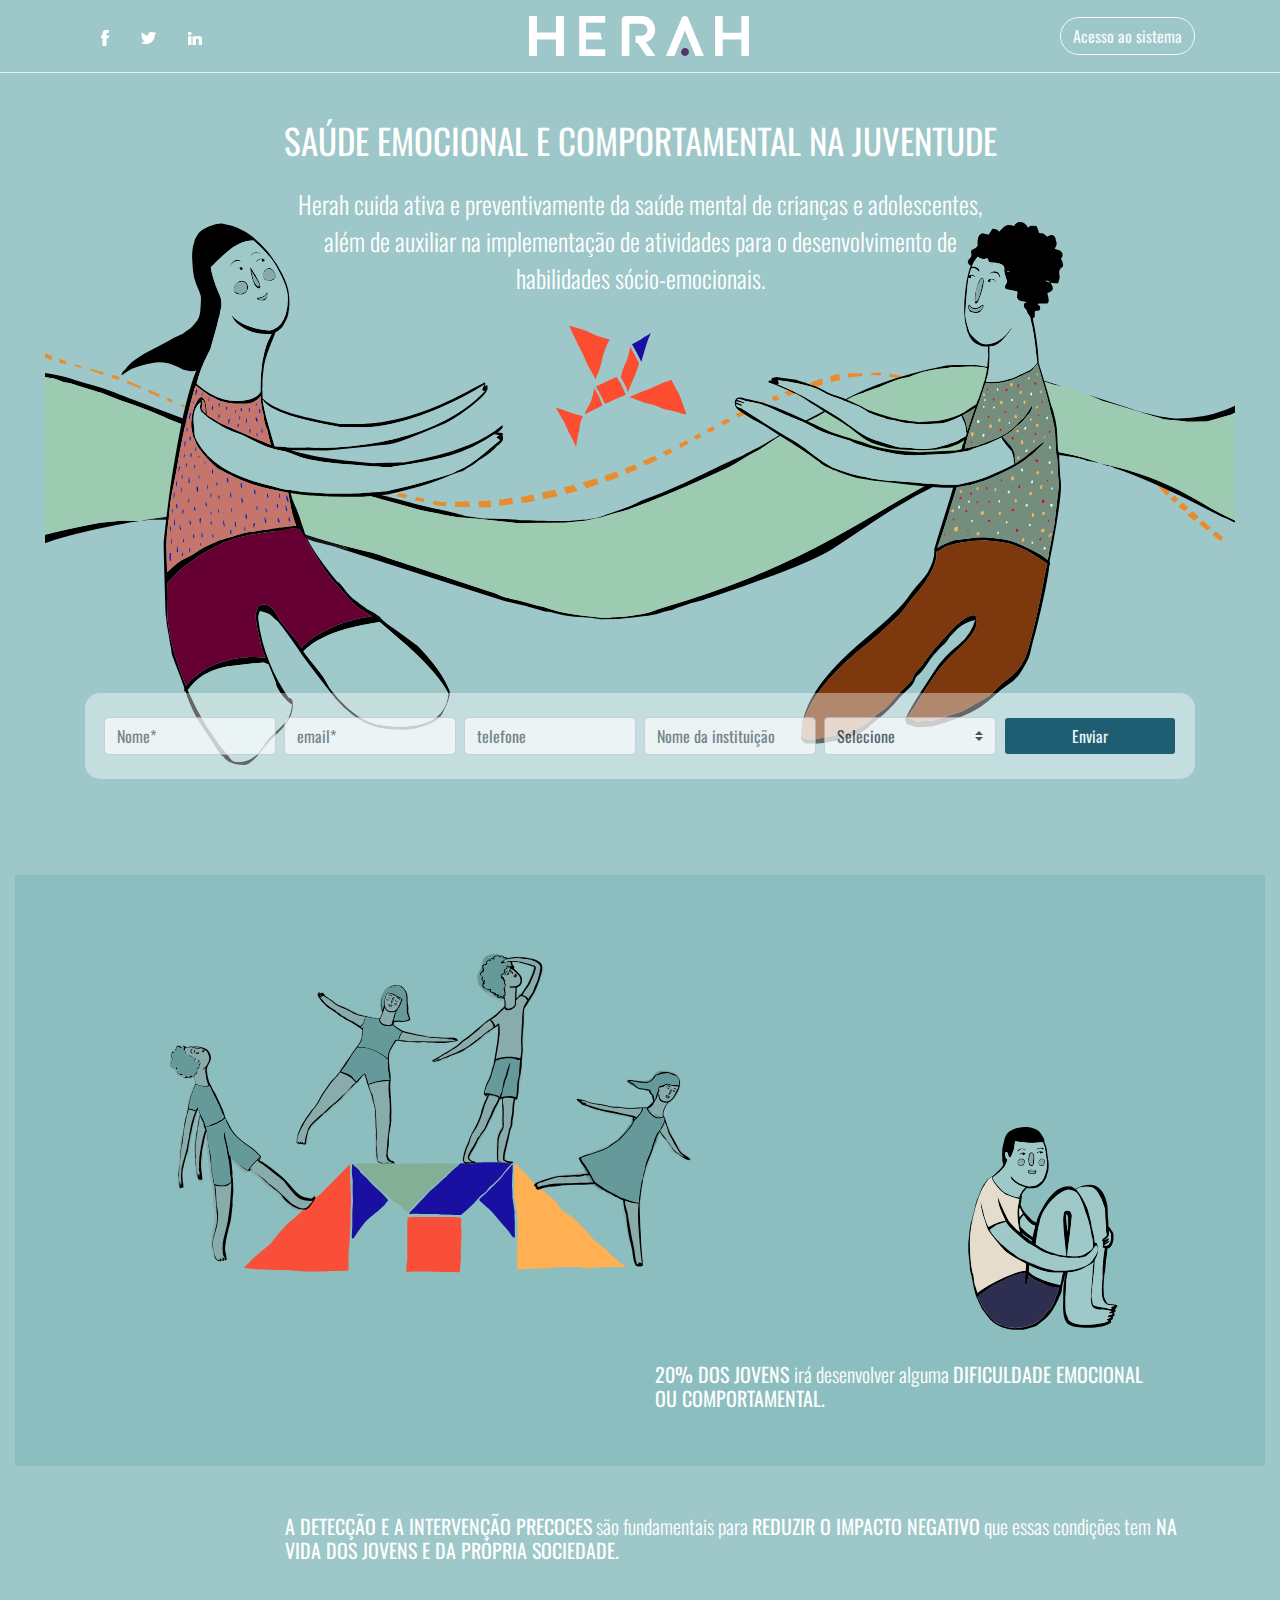
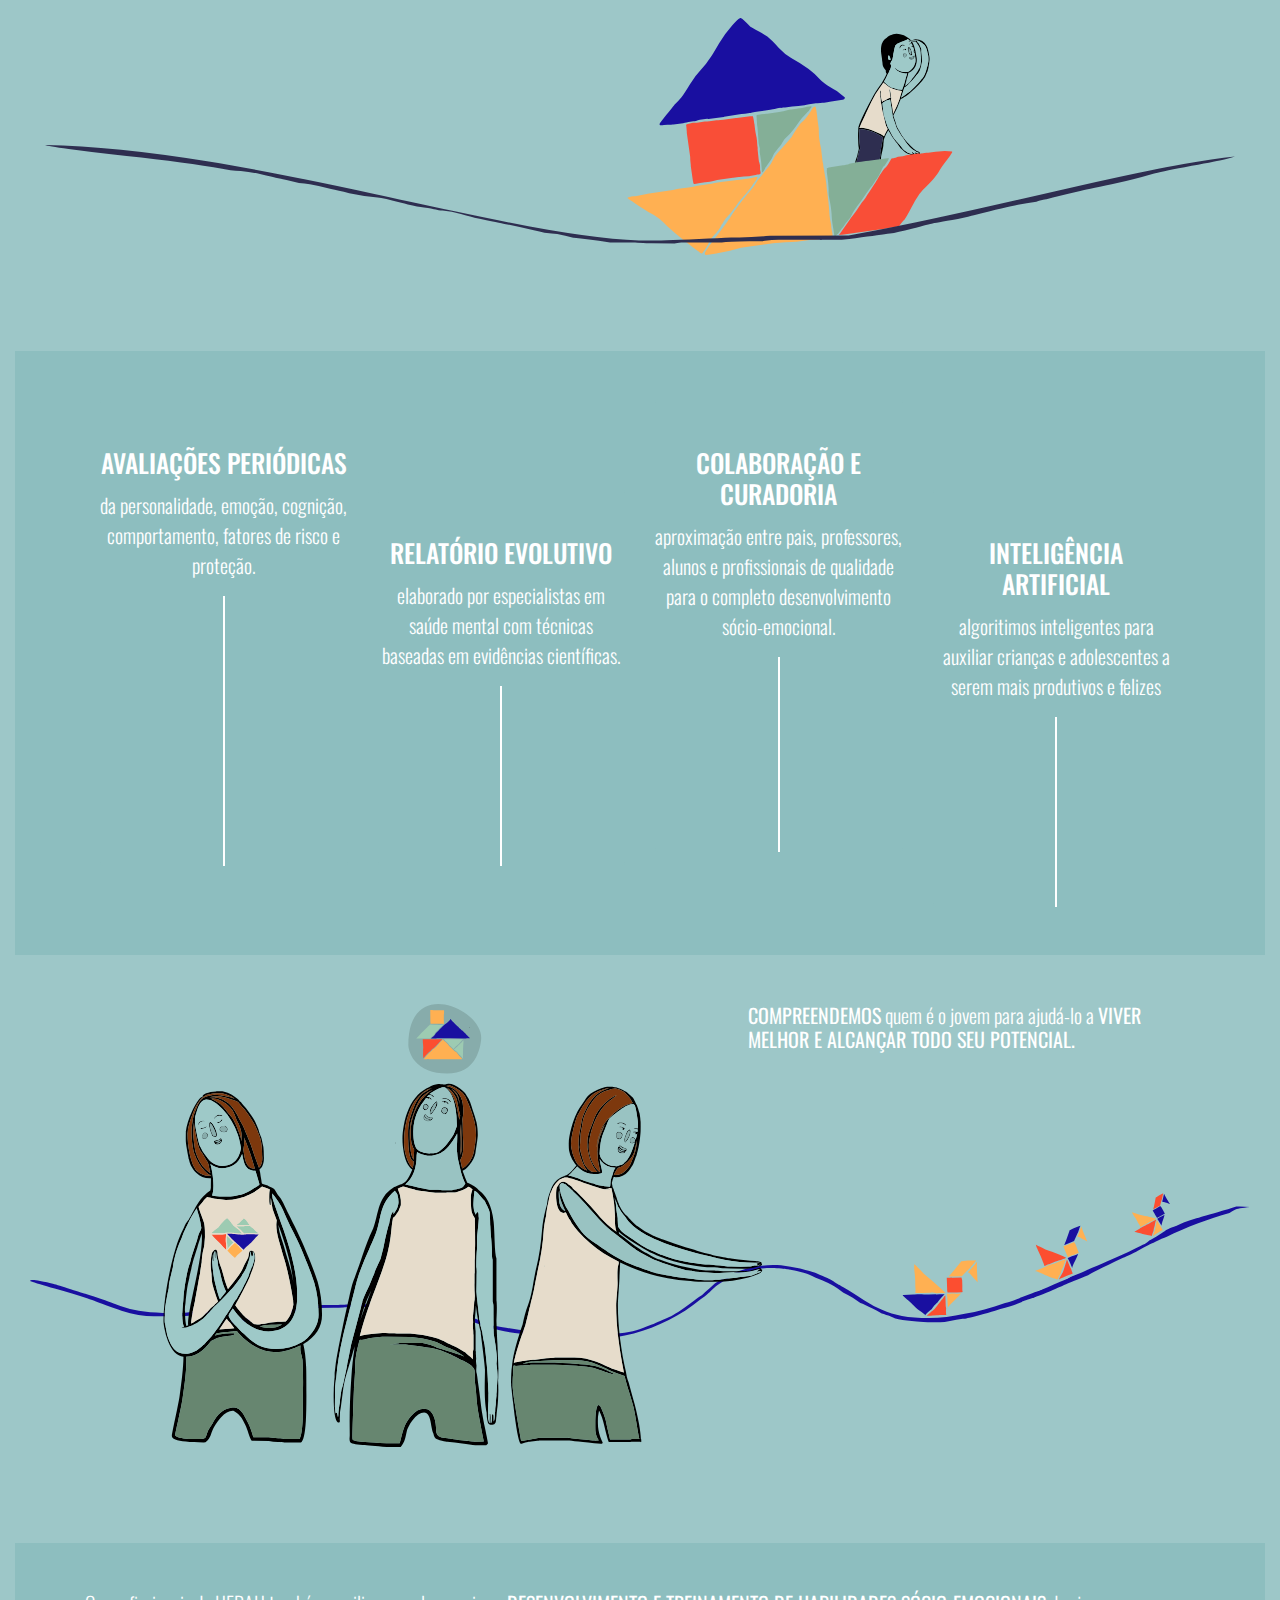
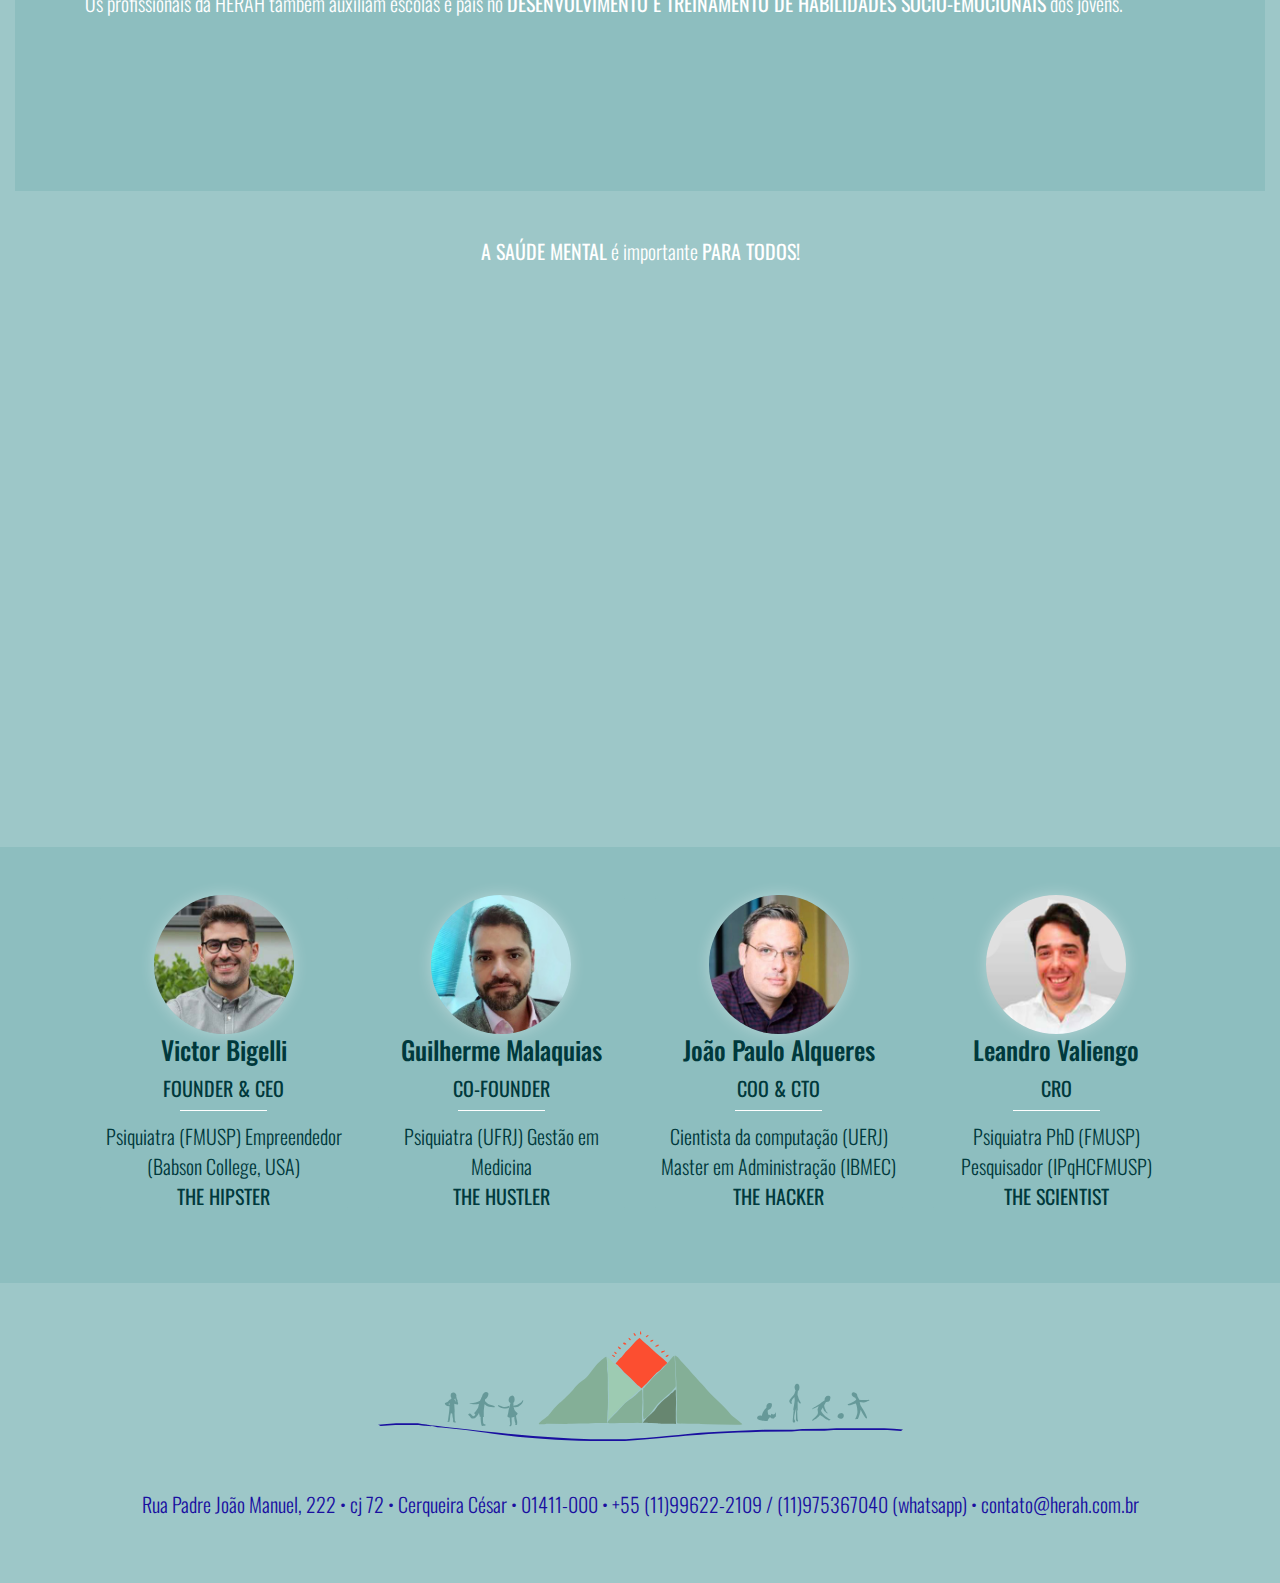
==== index.html @ 535b92a2 "adicionandoContainer" ====
<!DOCTYPE html>
<html>

<head>
    <title> Herah</title>
    <meta charset="utf-8">
    <meta name="viewport" content="width=device-width, initial-scale=1, shrink-to-fit=no">
    <link rel="stylesheet" href="css/bootstrap.css">
    <link rel="stylesheet" href="css/style.css">
    <link href="https://fonts.googleapis.com/css2?family=Oswald:wght@200;300;400;500&display=swap" rel="stylesheet">
</head>

<body class="text-white bg-1">
    <div class="container-fluid">
    <header id="nav-header ">
        <nav class="navbar bg-1 navbar-expand-sm fixed-top py-2 justify-content-between row   ">
          <div class=" container"> 
		   <div class=" d-flex -socials ">
                <div class="p-3"><img src="image\facebook.png" alt="facebook"></div>
                <div class="p-3"><img src="image\twitter.png" alt="twitter"></div>
                <div class="p-3"><img src="image\linkedin.png" alt="linkedin"></div>
            </div>            
                <div class="   m-auto ">
                    <img class="logo " src="image/herav2.svg" alt="">
                </div>     
                <div class="btn btn-md btn-outline-light btn-sistema ">
                    Acesso ao sistema
                </div>   
			</div>	
        </nav>
    </header>

    <div class="nav-mobile bg-1 container-fluid justify-content-between align-items-center ">
        <div class=" d-flex  col-md-2 col-xs-6 ">
            <div class=" d-flex socials-mobile">
                <div class="py-2"><img src="image\facebook.png" alt="facebook"></div>
                <div class="p-2"><img src="image\twitter.png" alt="twitter"></div>
                <div class="py-2"><img src="image\linkedin.png" alt="linkedin"></div>
            </div>
        </div>
        <div class="btn-sistema-mobile  d-block   ">
            <div class="btn  btn-outline-light btn-sistema  ">
                Acesso ao sistema
            </div>
        </div>
    </div>

    <section id="" class=" bg-1 container-fluid py-5 ">
        <div class="container ">
            <div id="section-main" class=" text-center  mb-5 m-auto">
                <h1 class=" pb-3 pt-3"> SAÚDE EMOCIONAL E COMPORTAMENTAL NA JUVENTUDE</h1>
                <p class=" lead m-auto"> Herah cuida ativa e preventivamente da saúde mental de crianças e
                    adolescentes,
                    além de auxiliar na implementação de atividades para o desenvolvimento de habilidades
                    sócio-emocionais.</p>
            </div>
		</div>
		
		<div id="img-1" class=" container-fluid">
			<img src="image/1.svg" class="image-fluid">
		</div>

		<div  id="form-area" class=" container ">	
            <div id="formulario" class=" py-5  ">
                <form class=" bg-form m-auto  ">
                    <div class="form-row  ">
                        <div class="col-md-4 col-sm-12 col-lg-2 p-1  ">
                            <input type="text" class="form-control" required="required" placeholder="Nome*">
                        </div>
                        <div class="col-md-4 col-sm-12 col-lg-2 p-1">
                            <input type="text" class="form-control" required="required" placeholder="email*">
                        </div>
                        <div class="col-md-4 col-sm-12 col-lg-2 p-1">
                            <input type="text" class="form-control" placeholder="telefone">
                        </div>
                        <div class="col-md-4 col-sm-12 col-lg-2 p-1">
                            <input type="text" class="form-control" placeholder="Nome da instituição">
                        </div>
                        <div class="col-md-4 col-sm-12 col-lg-2 p-1">
                             <select class="custom-select " id="inlineFormCustomSelectPref">
								<option selected>Selecione</option>
								<option value="1">Pais</option>
								<option value="2">Escola</option>
								<option value="3">Clinicas</option>
							 </select>
                        </div>
                        <div class="col-md-4 col-sm-12 col-lg-2 p-1">
                            <button type="button" class="btn btn-send  form-control text-white ">Enviar</button>
                        </div>
                    </div>
                </form>
            </div>
        </div>
    </section>

    <section class="bg-2 py-5 " id="conteudo-2">
        <div class="container">
            <div class="row">
                <div class="col-12">
                    <img class="img-fluid" src="image/T2.svg" alt="imagem dificuldade emocional ou comportamental">
                </div>
                <div class="col-12">
                    <div class=" col col-md-6 ml-auto ">
                        <h2 class="titulo-banners lead"><span>20% DOS JOVENS </span>irá desenvolver alguma
                            <span>DIFICULDADE
                                EMOCIONAL OU COMPORTAMENTAL.</span></h2>
                    </div>
                </div>
            </div>
        </div>
    </section>

    <section class="conteudo-3 py-5 bg-1">
        <div class="container pb-0">
            <div class="row">
                <div class="col-md-10 ml-auto lead">
                    <h2 class="titulo-banners lead"><span>A DETECÇÃO E A INTERVENÇÃO PRECOCES</span> são fundamentais
                        para <span>REDUZIR O IMPACTO NEGATIVO</span>

                        que essas condições tem<span> NA VIDA DOS JOVENS E DA PRÓPRIA SOCIEDADE.</span></h2>
                </div>
            </div>
        </div>
        <div class="container-fluid">
            <div class="col py-5">
                <img src="image/2c.svg" alt="" class="img-fluid">
            </div>
        </div>
    </section>

    <!--- section services-->
    <section id="services" class="bg-2 py-5 ">
        <div class="container">
            <div class="row">
                <div class="col-xl-3 col-sm-12 " id="services-1">
                    <div class="card bg-2 border-0">
                        <div class="m-auto pb-4">
                            <img src="image/t4a.svg" alt="" class="card-img-top ">
                        </div>
                        <div class="card-body text-center p-0 mb-3">
                            <h5 class="card-title ">AVALIAÇÕES PERIÓDICAS</h5>
                            <p class="card-text lead">da personalidade, emoção, cognição, comportamento, fatores de
                                risco e
                                proteção.</p>
                        </div>
                        <div class="service-bar">
                            <div></div>
                        </div>
                    </div>
                </div>
                <div class="col-xl-3 col-sm-12" id="services-2">
                    <div class="card bg-2 border-0">
                        <div class="m-auto pb-4">
                            <img src="image/t4b.svg" alt="" class="card-img-top m-auto">
                        </div>
                        <div class="card-body text-center p-0 mb-3">
                            <h5 class="card-title">RELATÓRIO EVOLUTIVO</h5>
                            <p class="card-text lead">elaborado por especialistas em saúde mental com técnicas baseadas
                                em evidências científicas.</p>
                        </div>
                        <div class="service-bar">
                            <div></div>
                        </div>
                    </div>
                </div>
                <div class="col-xl-3 col-sm-12" id="services-3">
                    <div class="card bg-2 border-0">
                        <div class="m-auto pb-4">
                            <img src="image/t4c.svg" alt="" class="card-img-top m-auto">
                        </div>
                        <div class="card-body text-center p-0 mb-3">
                            <h5 class="card-title">COLABORAÇÃO E CURADORIA</h5>
                            <p class="card-text lead">aproximação entre pais, professores, alunos e profissionais de
                                qualidade para o completo desenvolvimento sócio-emocional.</p>
                        </div>
                        <div class="service-bar">
                            <div></div>
                        </div>
                    </div>
                </div>
                <div class="col-xl-3 col-sm-12 " id="services-4">
                    <div class="card bg-2 border-0">
                        <div class="m-auto pb-4">
                            <img src="image/t4d.svg" alt="" class="card-img-top m-auto">
                        </div>
                        <div class="card-body text-center p-0 mb-3">
                            <h5 class="card-title">INTELIGÊNCIA ARTIFICIAL</h5>
                            <p class="card-text lead">algoritimos inteligentes para auxiliar crianças e adolescentes a
                                serem
                                mais produtivos e felizes</p>
                        </div>
                        <div class="service-bar">
                            <div></div>
                        </div>
                    </div>
                </div>
            </div>
        </div>
    </section>

    <section class="bg-1 py-5" id="conteudo-5">
        <div class="container pb-0">
            <div class="row">
                <div class="col-md-5 ml-auto ">
                    <h2 class="titulo-banners lead"><span>COMPREENDEMOS</span> quem é o jovem para ajudá-lo a
                        <span>VIVER MELHOR E ALCANÇAR TODO SEU POTENCIAL.</span></h2>
                </div>
            </div>
        </div>
        <div class="container-fluid pb-5">
            <img src="image/4_nova.svg" alt="">
        </div>
    </section>

    <section class=" bg-2 py-5" id="conteudo-6">
        <div class="container">
            <div class="row">
                <h2 class="titulo-banners text-left lead">Os profissionais da HERAH também auxiliam escolas e pais no
                    <span>DESENVOLVIMENTO E TREINAMENTO DE HABILIDADES SÓCIO-EMOCIONAIS</span> dos jovens.</h2>
            </div>
            <div class="col py-5">
                <img src="image/t6.svg" alt="" class="img-fluid">
            </div>
        </div>
        </div>
    </section>

    <!-- seçao do video-->

    <section id="section-video" class=" bg-1 py-5">
        <div class="container">               
                    <h2 class="titulo-banners text-center lead pb-5"><span>A SAÚDE MENTAL</span> é importante <span>PARA
                            TODOS!</span></h2>

                <div class=" m-auto video">
                    <iframe width="100%" height="100%" src="https://www.youtube.com/embed/FfGCbAf9K6c" frameborder="0"
                        allow="accelerometer; autoplay; encrypted-media; gyroscope; picture-in-picture"
                        allowfullscreen></iframe>
                </div>            
        </div>
    </section>

    <!--seção do time-->

    <section id="section-team" class="bg-2 py-5">
        <div class="container">
            <div class="row row-cols-1 row-cols-md-3 ">
                <div class="col-sm-12 col-md-6 col-lg-3 mb-4 team-mobile">
                    <div class="card bg-2 text-center border-0">
                        <img src="image/Victor_bigelli.jpg" class="card-img-top m-auto img-team" alt="...">
                        <div class="card-body p-0">
                            <h5 class="card-title ">Victor Bigelli </h5>
                            <h4 class="lead">FOUNDER & CEO </h4>
                            <div class="barra"></div>
                            <p class="card-text lead">Psiquiatra (FMUSP)
                                Empreendedor (Babson College, USA)<br>
                                <span> THE HIPSTER </span></p>
                        </div>
                    </div>
                </div>
                <div class="col-sm-12 col-md-6 col-lg-3 mb-4 team-mobile">
                    <div class="card bg-2 text-center border-0">
                        <img src="image/Guilherme_malaquias.jpg" class="card-img-top m-auto img-team" alt="...">
                        <div class="card-body p-0">
                            <h5 class="card-title ">Guilherme Malaquias </h5>
                            <h4 class="lead">CO-FOUNDER </h4>
                            <div class="barra"></div>
                            <p class="card-text lead">Psiquiatra (UFRJ)

                                Gestão em Medicina<br>
                                <span>THE HUSTLER</span></p>
                        </div>
                    </div>
                </div>
                <div class="col-sm-12 col-md-6 col-lg-3 mb-4 team-mobile">
                    <div class="card bg-2 text-center border-0">
                        <img src="image/Joao_paulo.jpg" class="card-img-top m-auto img-team" alt="...">
                        <div class="card-body p-0">
                            <h5 class="card-title">João Paulo Alqueres </h5>
                            <h4 class="lead">COO & CTO </h4>
                            <div class="barra"></div>
                            <p class="card-text lead">Cientista da computação (UERJ)

                                Master em Administração (IBMEC)<br>
                                <span>THE HACKER</span>
                        </div>
                    </div>
                </div>
                <div class="col-sm-12 col-md-6 col-lg-3 mb-4 team-mobile">
                    <div class="card bg-2 text-center border-0">
                        <img src="image/leandro_valiengo.jpg" class="card-img-top m-auto img-team" alt="...">
                        <div class="card-body p-0">
                            <h5 class="card-title ">Leandro Valiengo </h5>
                            <h4 class="lead">CRO </h4>
                            <div class="barra"></div>
                            <p class="card-text lead">Psiquiatra PhD (FMUSP)
                                Pesquisador (IPqHCFMUSP)<br>
                                <span>THE SCIENTIST</span></p>
                        </div>
                    </div>
                </div>
            </div>
        </div>
    </section>

    <!-- rodapé-->

    <footer id="area-rodape " class="bg-1 py-5">
        <div class="container ">
            <div class="row">
                <img src="image/6.svg" class="m-auto col-md-6 " alt="">
            </div>
            <p class="pt-5 lead text-center">Rua Padre João Manuel, 222 • cj 72 • Cerqueira César • 01411-000 • +55
                (11)99622-2109 /
                (11)975367040 (whatsapp) • contato@herah.com.br</p>
        </div>
    </footer>










    <script type="text/javascript" src="js/jquery-3.2.1.slim.min.js"></script>
    <script type="text/javascript" src="js/popper.min.js"></script>
    <script type="text/javascript" src="js/bootstrap.js"></script>
    <script type="text/javascript" src="js/app.js"></script>
</div>
</body>

</html>
---- css/style.css ----
body {
    font-family: 'oswald', sans-serif;
    margin-top: ;
}

.row {
    margin:0;
}




/*cor de fundo inicial*/
.bg-1 {
    background-color: #9dc7c8;
}

/* cor de fundo secundaria*/
.bg-2 {
    background-color: #8DBEBF;
}

/*configuraçoes header*/
nav {
    border-bottom: 1px solid rgb(224, 240, 241);
}

.logo {
	width:220px;
	}

.btn-sistema {
	border-radius: 1.25rem;
}

/*background principal*/

#bk1 {
    background-image: url(../image/1.svg);
    background-size: auto;
    background-repeat: no-repeat;
    background-position: center;
	margin-top:70px;
}

/* configuraçoes formulario e titulo  */

#img-1{
	margin-top:-75px;
}

#form-area{
	margin-top:-300px;
}
#formulario {
    margin-top: 180px;
}

#section-main p {
    
    max-width: 700px;
	font-size:1.55em;
}

#section-main h1 {
	margin-top: 55px;
    font-size: 35px;
    font-weight: normal;
}

.btn-send {
    background-color: #00435d;
}

.btn-select {
    background-color: #6b8c8c;
}

.bg-form {
    opacity:.8;
    background-color: rgba(255, 255, 255, .5);
    border-radius: 15px;
    padding: 10px 0 5px;
    color: black;
    margin-bottom: 30px;
    padding:20px;
}
}

/*  confg. banners*/

.titulo-banners {
    font-size: 1.8rem;
    text-align: right;
}

.titulo-banners span {
    font-weight: 400;
}

/*confg. area services */
#services-1 .service-bar div {
    padding-top: 270px;
}

#services-2 .service-bar div {
    padding-top: 180px;
}

#services-2,
#services-4 {
    padding-top: 90px;
}

#services-3 .service-bar div {
    padding-top: 195px;
}

#services-4 .service-bar div {
    padding-top: 190px;
}

.card img {
    max-width: 140px;
}

/* barra vertical da area services */
.service-bar {
    margin: auto;
}

.service-bar div {

    border-right: 2px solid #fff;
}


/* conteudo -5*/

#conteudo-5 h2 {
    margin-bottom: -115px;
}

/* area do time*/

#section-team p,
#section-team h5,
#section-team h4 {
    color: #00393c;
}

.card-title {
    font-size: 1.6rem;
}

.img-team {
    border-radius: 100%;
    box-shadow: 0 0 15px rgba(255, 255, 255, 0.35);
}

.barra {
    width: 35%;
    border-bottom: 1px solid #fff;
    margin: auto;
    margin-top: 10px;
    margin-bottom: 10px;
}

#section-team h4 {
    font-weight: 400;
}

#section-team p {
    font-weight: 300;
}

#section-team span {
    font-weight: 400;
}

/*rodapé */

footer p {
    color: #190FA0;
}

.video {
    width: 680px;
    height: 480px;
}

.nav-mobile{
    height: 69px;
    display:none;
}




/* configuações tablet*/
@media (max-width: 769px) {
	
	
	
	#bk1{
		padding-top:0px;
		margin-top:0px;
	}
	#bk1 .container{
		margin-top:0px;
	}
	.-socials{
	    display: none !important;
	}
    
    .btn-md{
    	display:none;
    				}
    				
    .nav-mobile{
        height: 69px;
        display:flex;
		margin-top:78px;
    }

    #section-main h1 {
        font-size: 1.7rem;
    }

    #section-main p {
        font-size: 1.5rem;
    }

    .titulo-banners {
        margin-bottom: -38px;
    }

    .titulo-banners {
        font-size: 1.5rem;
        text-align: right;
    }
	
	#conteudo-5 h2 {
    margin-bottom: 0px;
	}

    .team-mobile {
        margin-bottom: 30px;
    }

    .video {
        width: 422px;
        height: auto;
    }

    #services img {
        max-width: 42px;
    }

    .service-bar {
        display: none;
    }

    #services-2, #services-4 {
        padding-top: 20px;
    }
    .card-title {
        margin-bottom: 0.75rem;
    }
}

@media (max-width: 468px) {
    body{
        margin-top:62px;
    }

    body h1,
    h2,
    h3,
    h4,
    h5,
    p {
        line-height: 1.4em;
    }

    .socials .p-2 {
        padding: 0px;
    }

    .logo {
        margin: 0px;
        max-width:120px;       
    }

    .btn {
        padding: 4px;
    }


    .titulo-banners {
        font-size: 1.4rem;
    }

    #conteudo-5 h2 {
        margin-bottom: -12px;
    }


    .titulo-banners {
        font-size: 1.2rem;
    }

    .video {
        width: 290px;
		height: auto;
    }

    .nav-bar-mobile {
        flex-wrap: nowrap;
    }
}
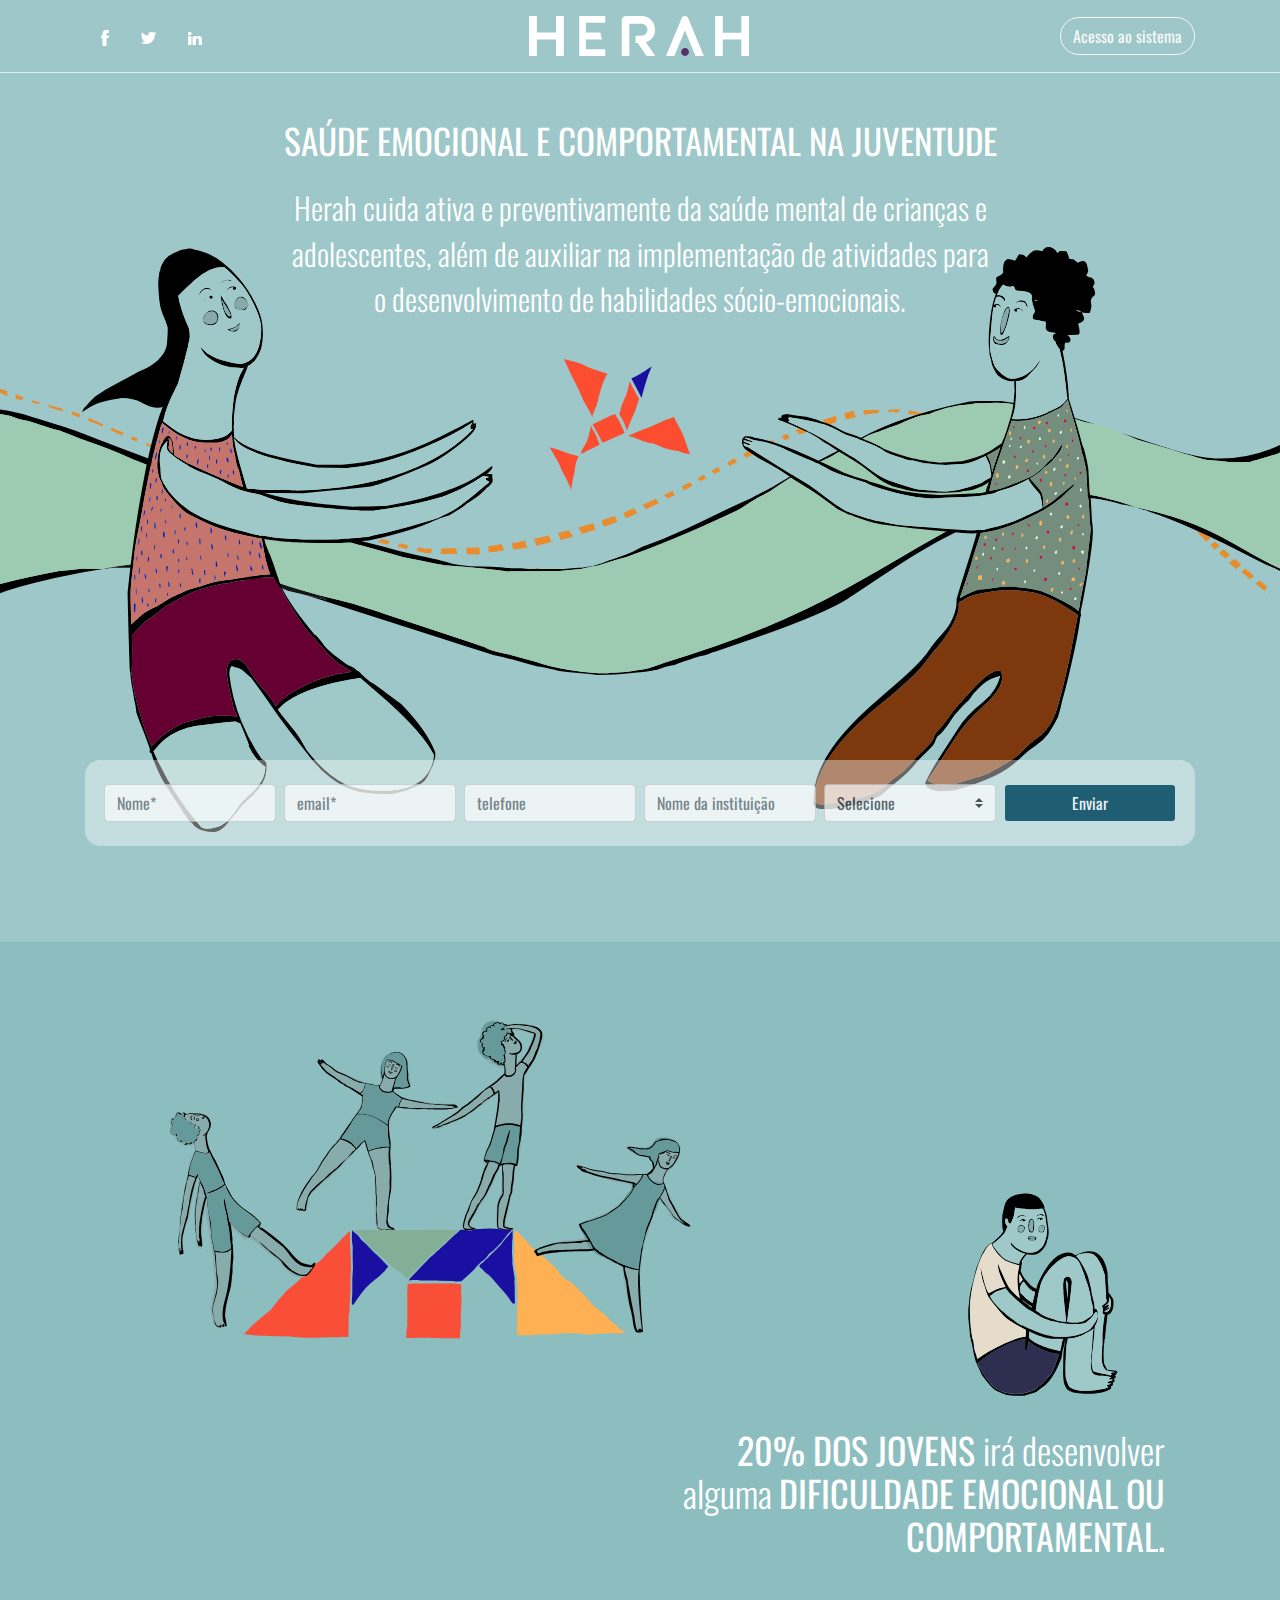
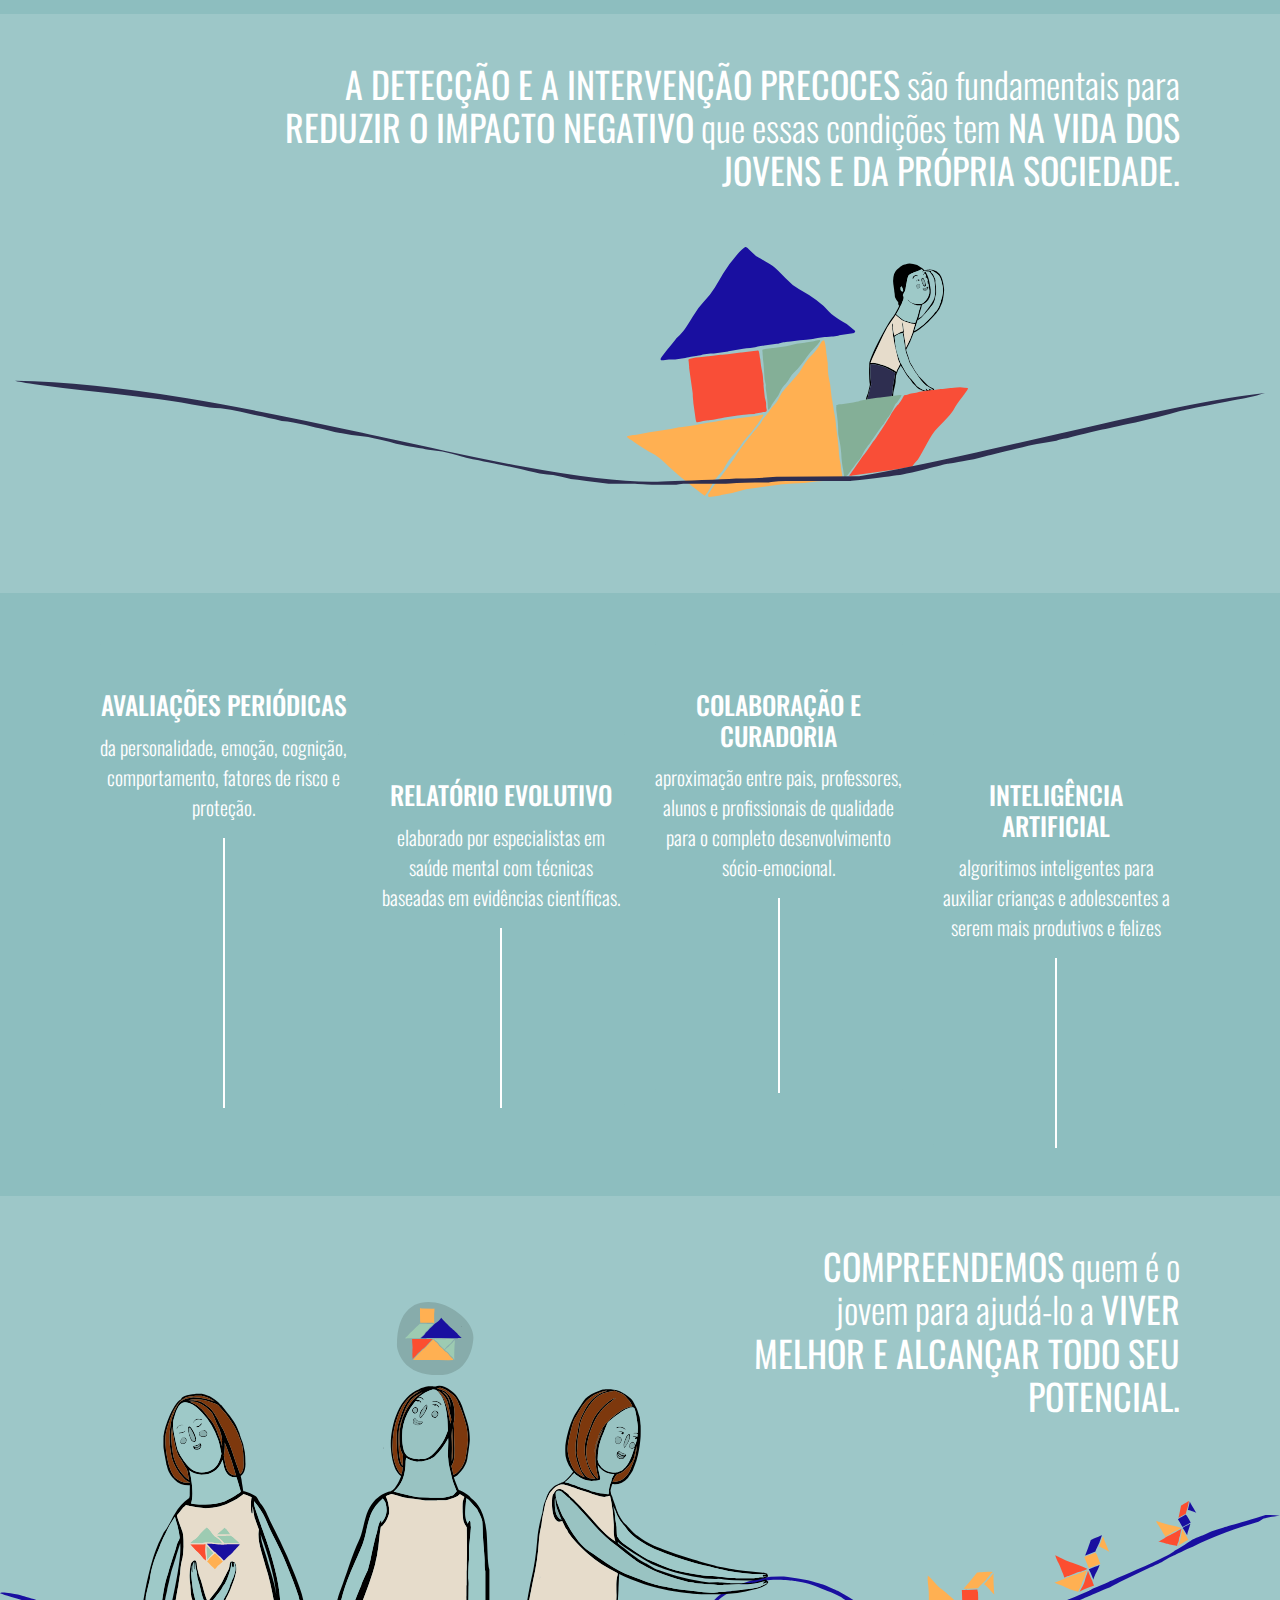
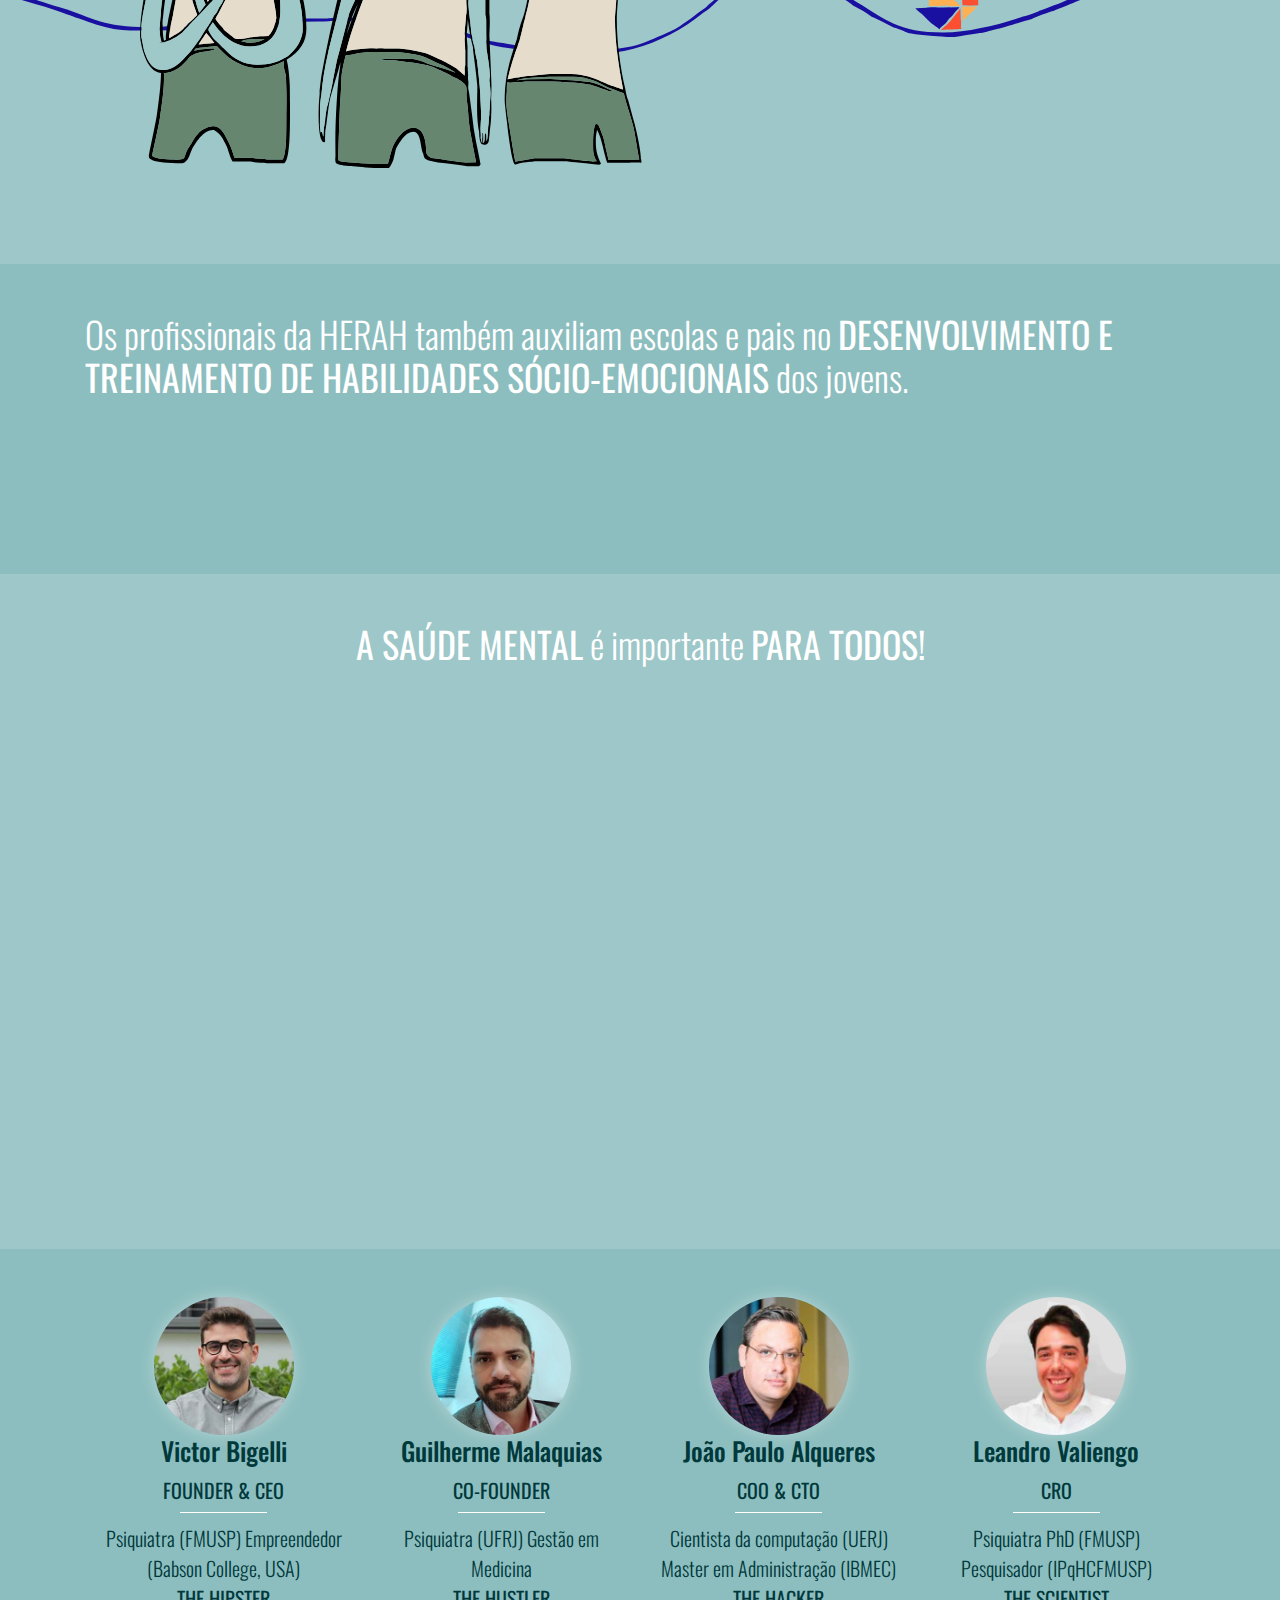
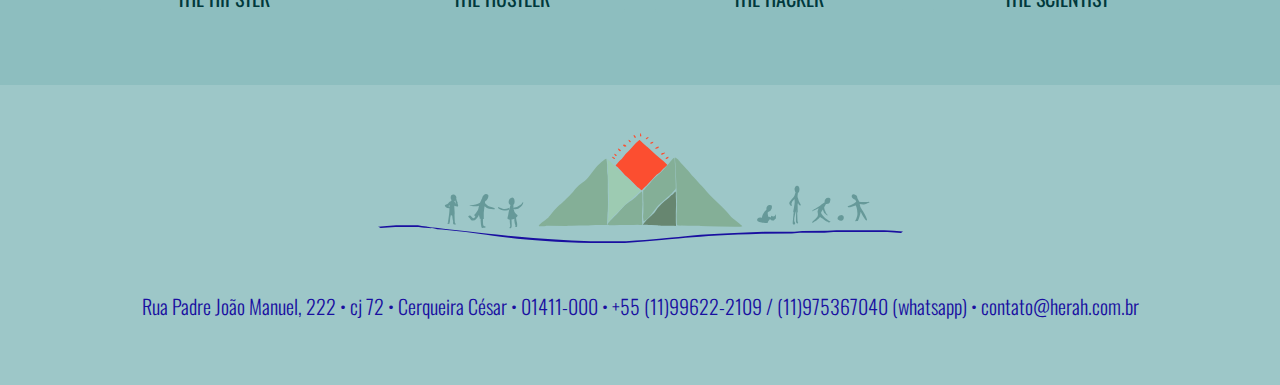
==== commit 014477a7: "ajustes de margens" ====
--- a/index.html
+++ b/index.html
@@ -11,7 +11,7 @@
 </head>
 
 <body class="text-white bg-1">
-    <div class="container-fluid">
+    <div class="container-fluid ">
     <header id="nav-header ">
         <nav class="navbar bg-1 navbar-expand-sm fixed-top py-2 justify-content-between row   ">
           <div class=" container"> 
@@ -45,7 +45,7 @@
         </div>
     </div>
 
-    <section id="" class=" bg-1 container-fluid py-5 ">
+    <section  class=" bg-1 container-fluid py-5 ">
         <div class="container ">
             <div id="section-main" class=" text-center  mb-5 m-auto">
                 <h1 class=" pb-3 pt-3"> SAÚDE EMOCIONAL E COMPORTAMENTAL NA JUVENTUDE</h1>
--- a/css/style.css
+++ b/css/style.css
@@ -1,12 +1,13 @@
 body {
     font-family: 'oswald', sans-serif;
-    margin-top: ;
 }
 
 .row {
     margin:0;
 }
-
+.container-fluid {
+    padding: 0;
+}
 
 
 
@@ -59,7 +60,7 @@
 #section-main p {
     
     max-width: 700px;
-	font-size:1.55em;
+	font-size:1.9em;
 }
 
 #section-main h1 {
@@ -85,12 +86,12 @@
     margin-bottom: 30px;
     padding:20px;
 }
-}
+
 
 /*  confg. banners*/
 
 .titulo-banners {
-    font-size: 1.8rem;
+    font-size: 2.25rem;
     text-align: right;
 }
 
@@ -200,7 +201,9 @@
 /* configuações tablet*/
 @media (max-width: 769px) {
 	
-	
+	#img-1 {
+        margin-top: -23px;
+    }
 	
 	#bk1{
 		padding-top:0px;
@@ -225,7 +228,10 @@
 
     #section-main h1 {
         font-size: 1.7rem;
-    }
+        margin-top: -7px;
+    }
+
+    
 
     #section-main p {
         font-size: 1.5rem;
@@ -283,19 +289,33 @@
         line-height: 1.4em;
     }
 
+    #img-1 {
+        margin-top: 25px;
+    }
     .socials .p-2 {
         padding: 0px;
     }
 
     .logo {
         margin: 0px;
-        max-width:120px;       
+              
     }
 
     .btn {
         padding: 4px;
     }
 
+    #form-area {
+        padding: 0;
+    }
+
+    .video {
+        width: 288px;
+    }
+
+    #formulario {
+        margin-top: 255px;
+    }
 
     .titulo-banners {
         font-size: 1.4rem;
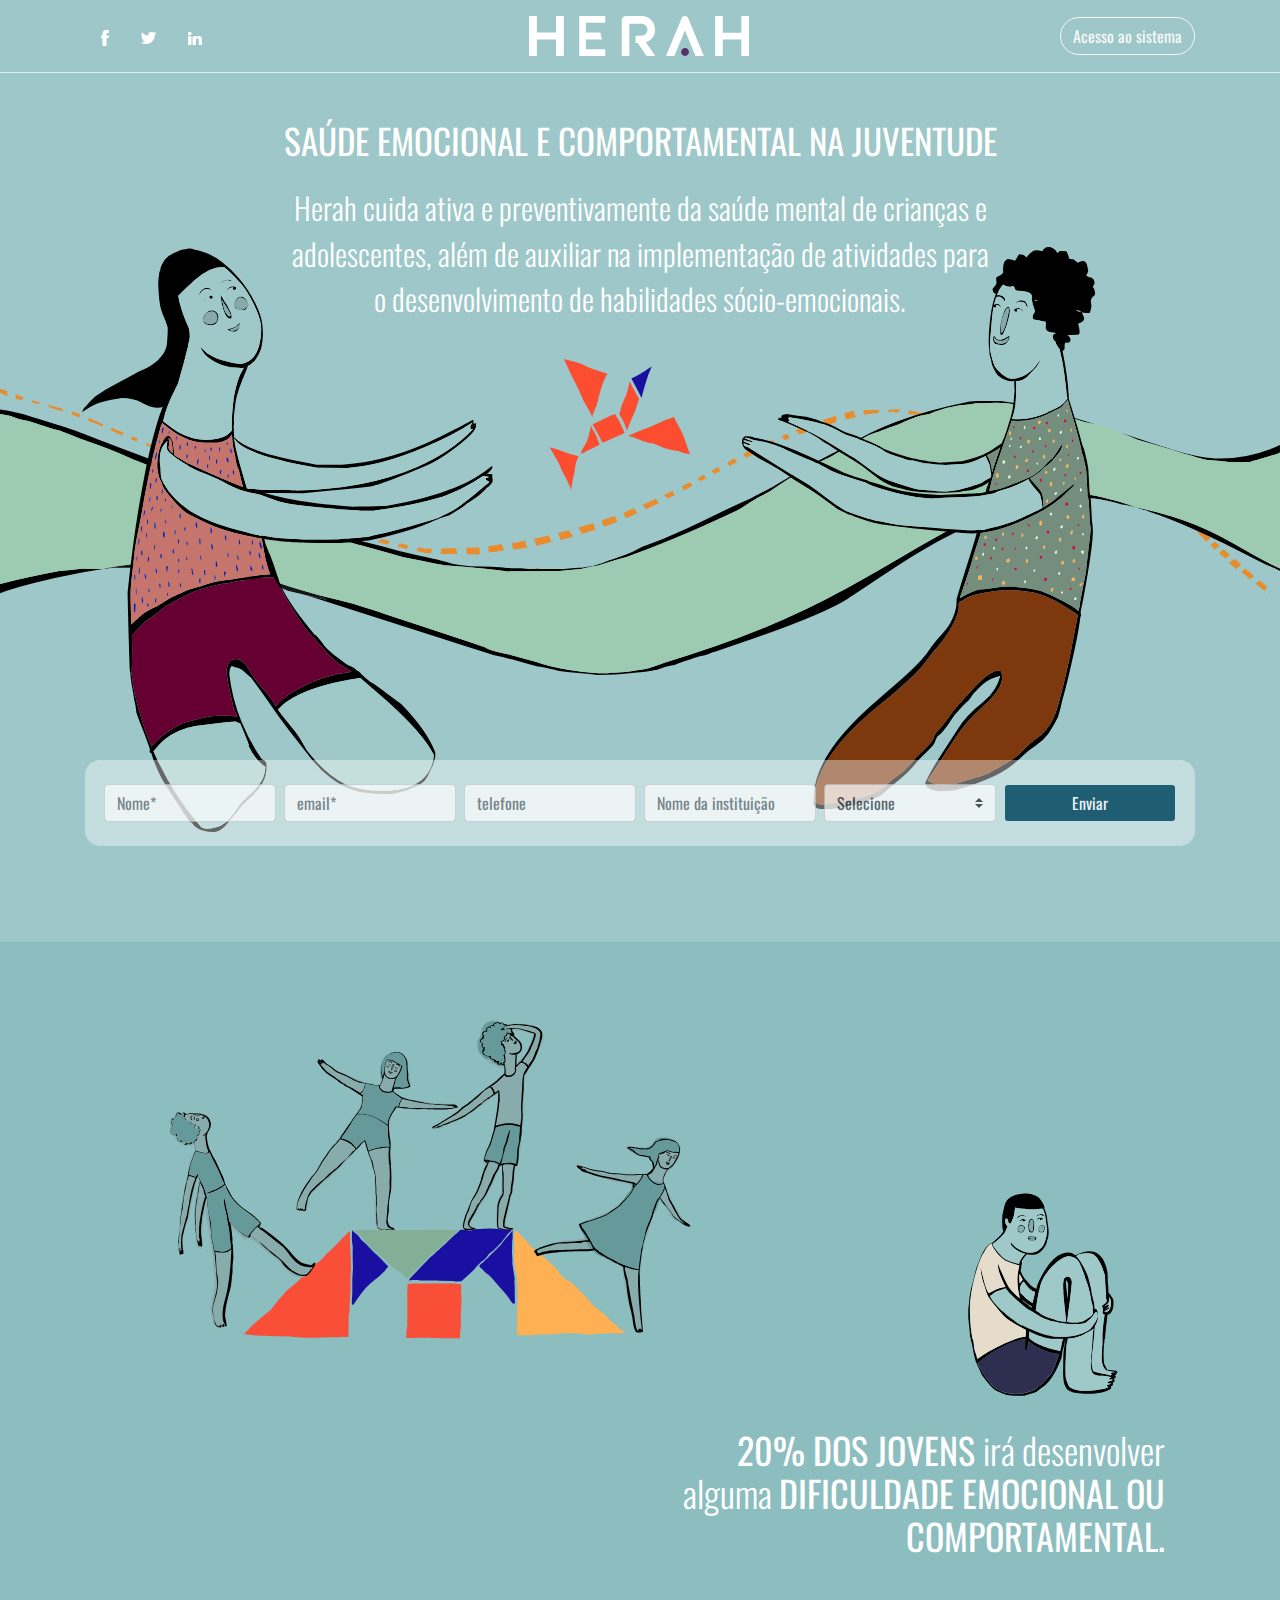
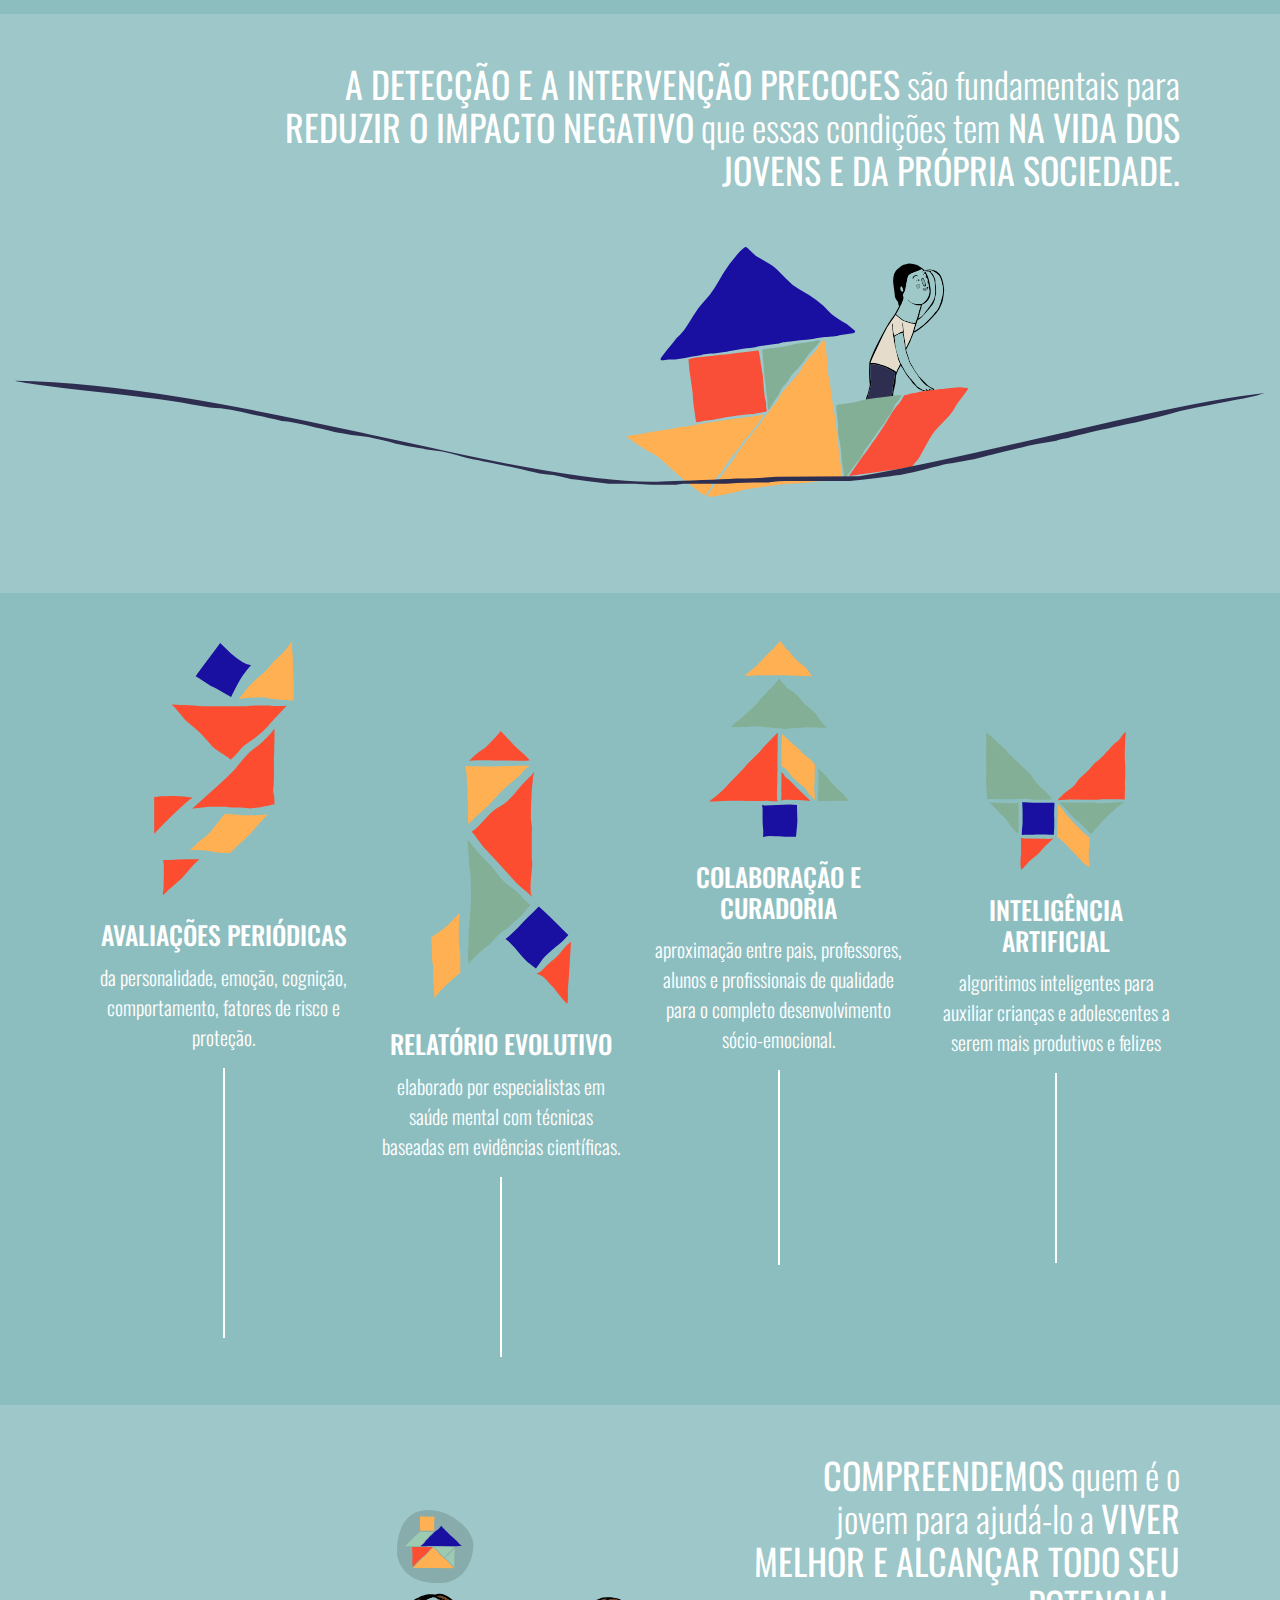
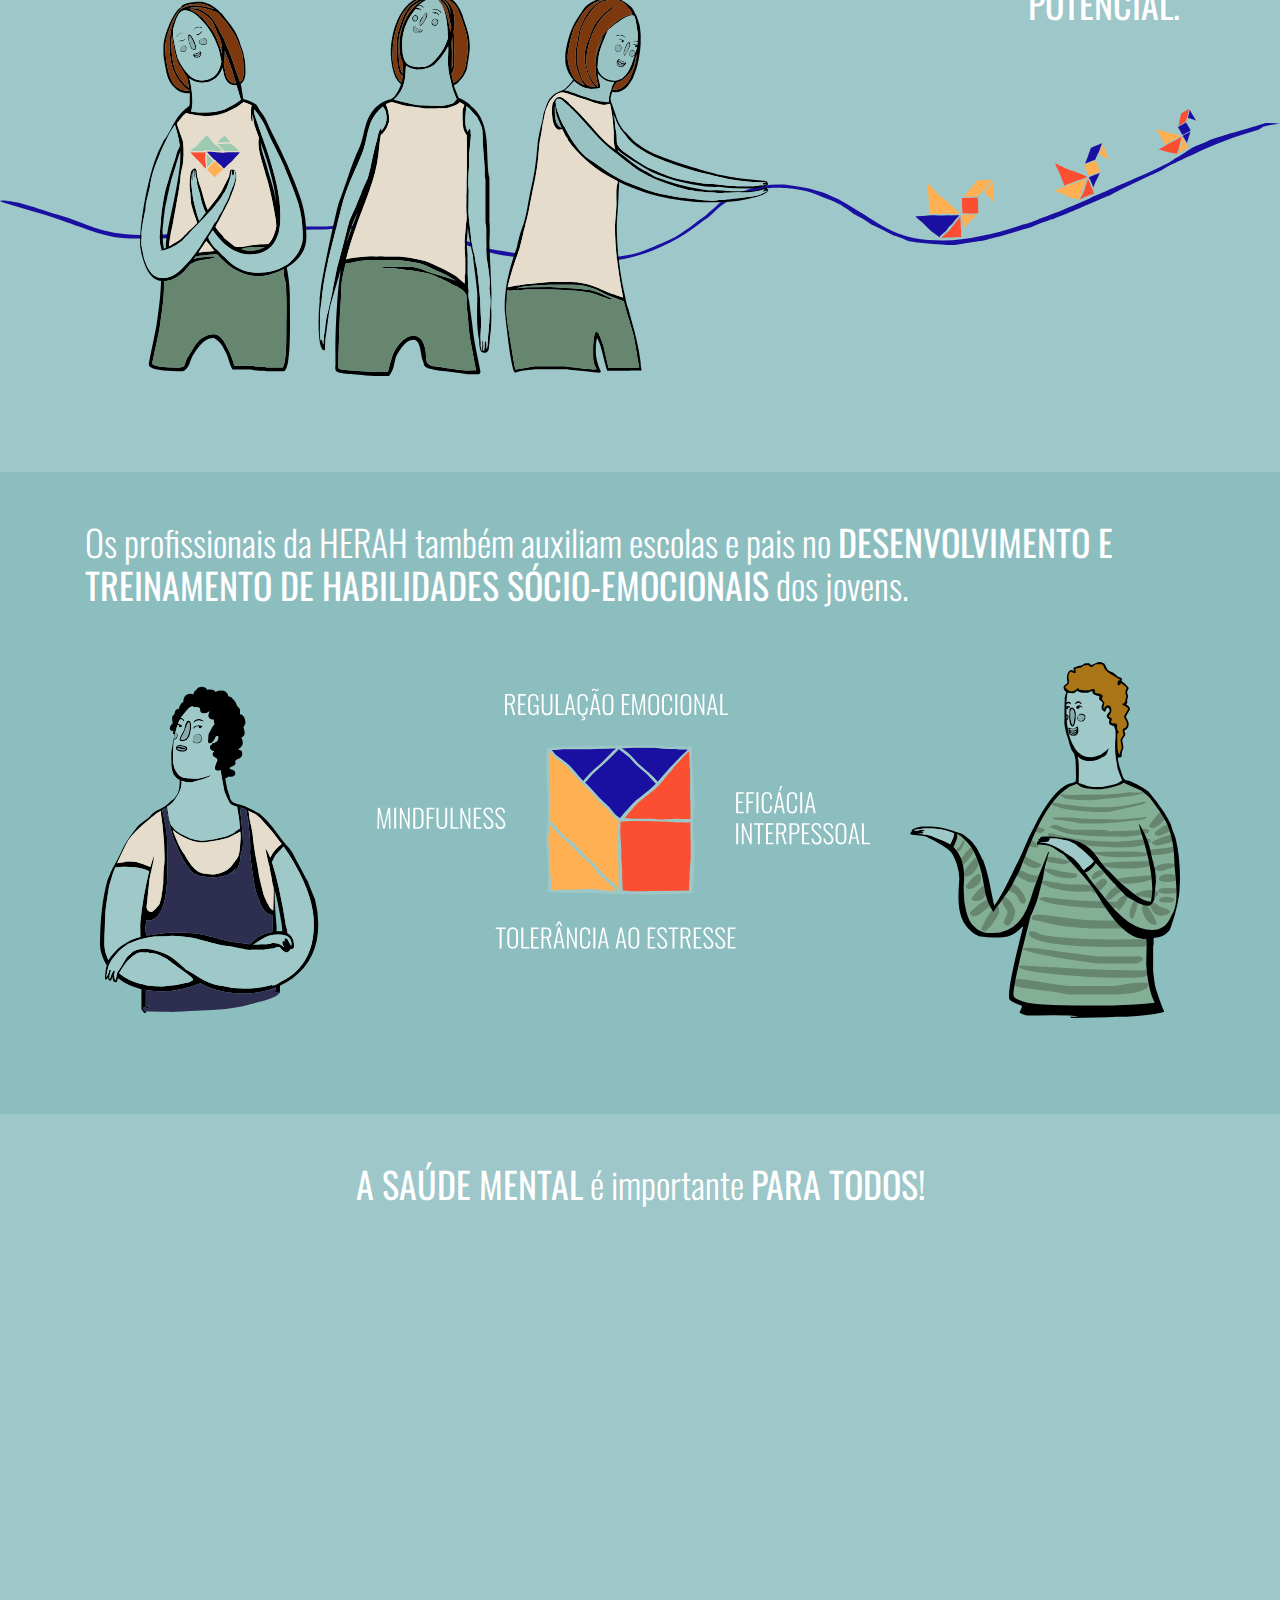
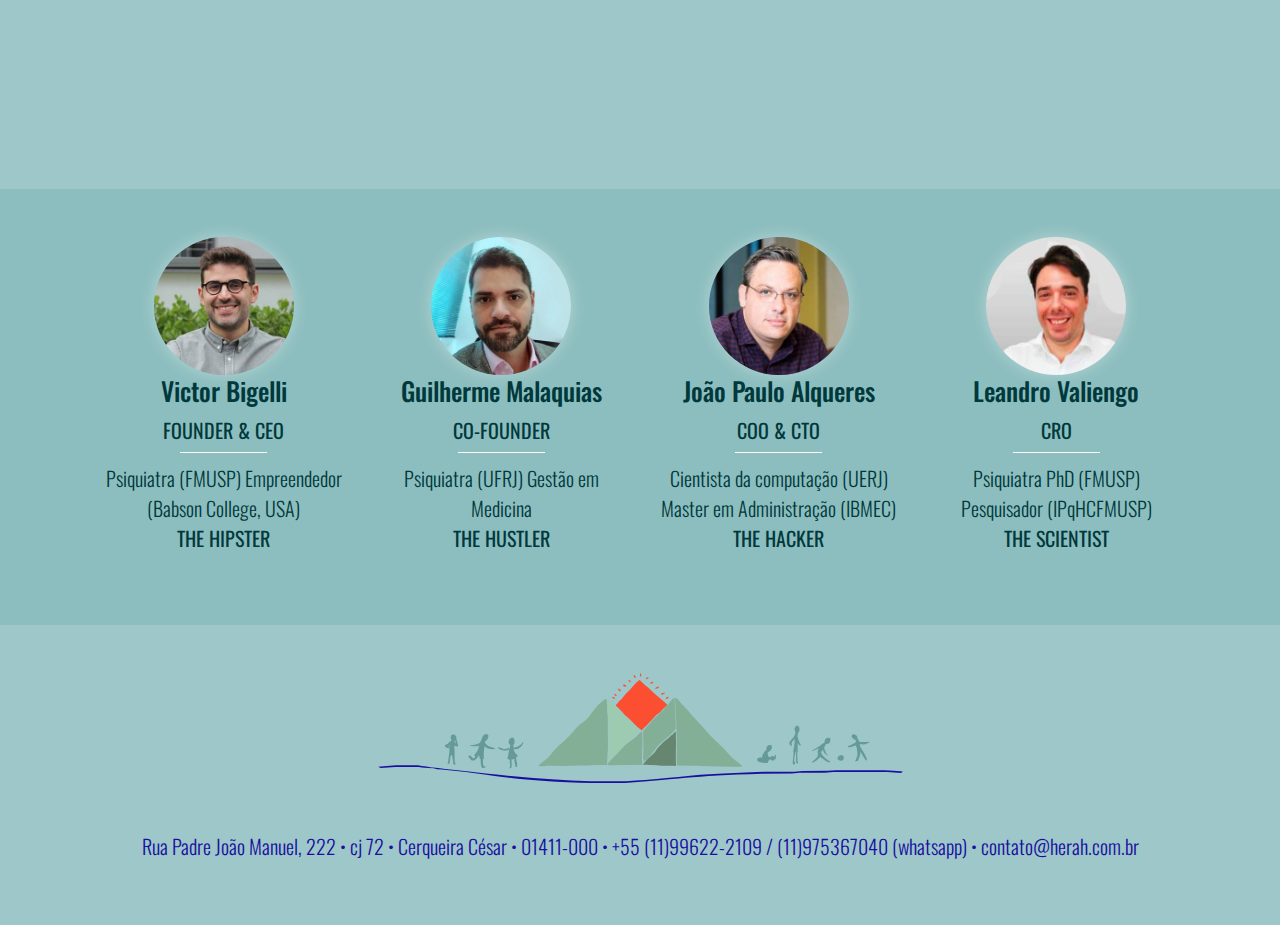
==== commit c34bd828: "adicionado SVG" ====
--- a/index.html
+++ b/index.html
@@ -135,7 +135,7 @@
                 <div class="col-xl-3 col-sm-12 " id="services-1">
                     <div class="card bg-2 border-0">
                         <div class="m-auto pb-4">
-                            <img src="image/t4a.svg" alt="" class="card-img-top ">
+                            <img src="image/T4a.svg" alt="" class="card-img-top ">
                         </div>
                         <div class="card-body text-center p-0 mb-3">
                             <h5 class="card-title ">AVALIAÇÕES PERIÓDICAS</h5>
@@ -151,7 +151,7 @@
                 <div class="col-xl-3 col-sm-12" id="services-2">
                     <div class="card bg-2 border-0">
                         <div class="m-auto pb-4">
-                            <img src="image/t4b.svg" alt="" class="card-img-top m-auto">
+                            <img src="image/T4b.svg" alt="" class="card-img-top m-auto">
                         </div>
                         <div class="card-body text-center p-0 mb-3">
                             <h5 class="card-title">RELATÓRIO EVOLUTIVO</h5>
@@ -166,7 +166,7 @@
                 <div class="col-xl-3 col-sm-12" id="services-3">
                     <div class="card bg-2 border-0">
                         <div class="m-auto pb-4">
-                            <img src="image/t4c.svg" alt="" class="card-img-top m-auto">
+                            <img src="image/T4c.svg" alt="" class="card-img-top m-auto">
                         </div>
                         <div class="card-body text-center p-0 mb-3">
                             <h5 class="card-title">COLABORAÇÃO E CURADORIA</h5>
@@ -181,7 +181,7 @@
                 <div class="col-xl-3 col-sm-12 " id="services-4">
                     <div class="card bg-2 border-0">
                         <div class="m-auto pb-4">
-                            <img src="image/t4d.svg" alt="" class="card-img-top m-auto">
+                            <img src="image/T4d.svg" alt="" class="card-img-top m-auto">
                         </div>
                         <div class="card-body text-center p-0 mb-3">
                             <h5 class="card-title">INTELIGÊNCIA ARTIFICIAL</h5>
@@ -219,7 +219,7 @@
                     <span>DESENVOLVIMENTO E TREINAMENTO DE HABILIDADES SÓCIO-EMOCIONAIS</span> dos jovens.</h2>
             </div>
             <div class="col py-5">
-                <img src="image/t6.svg" alt="" class="img-fluid">
+                <img src="image/T6.svg" alt="" class="img-fluid">
             </div>
         </div>
         </div>
